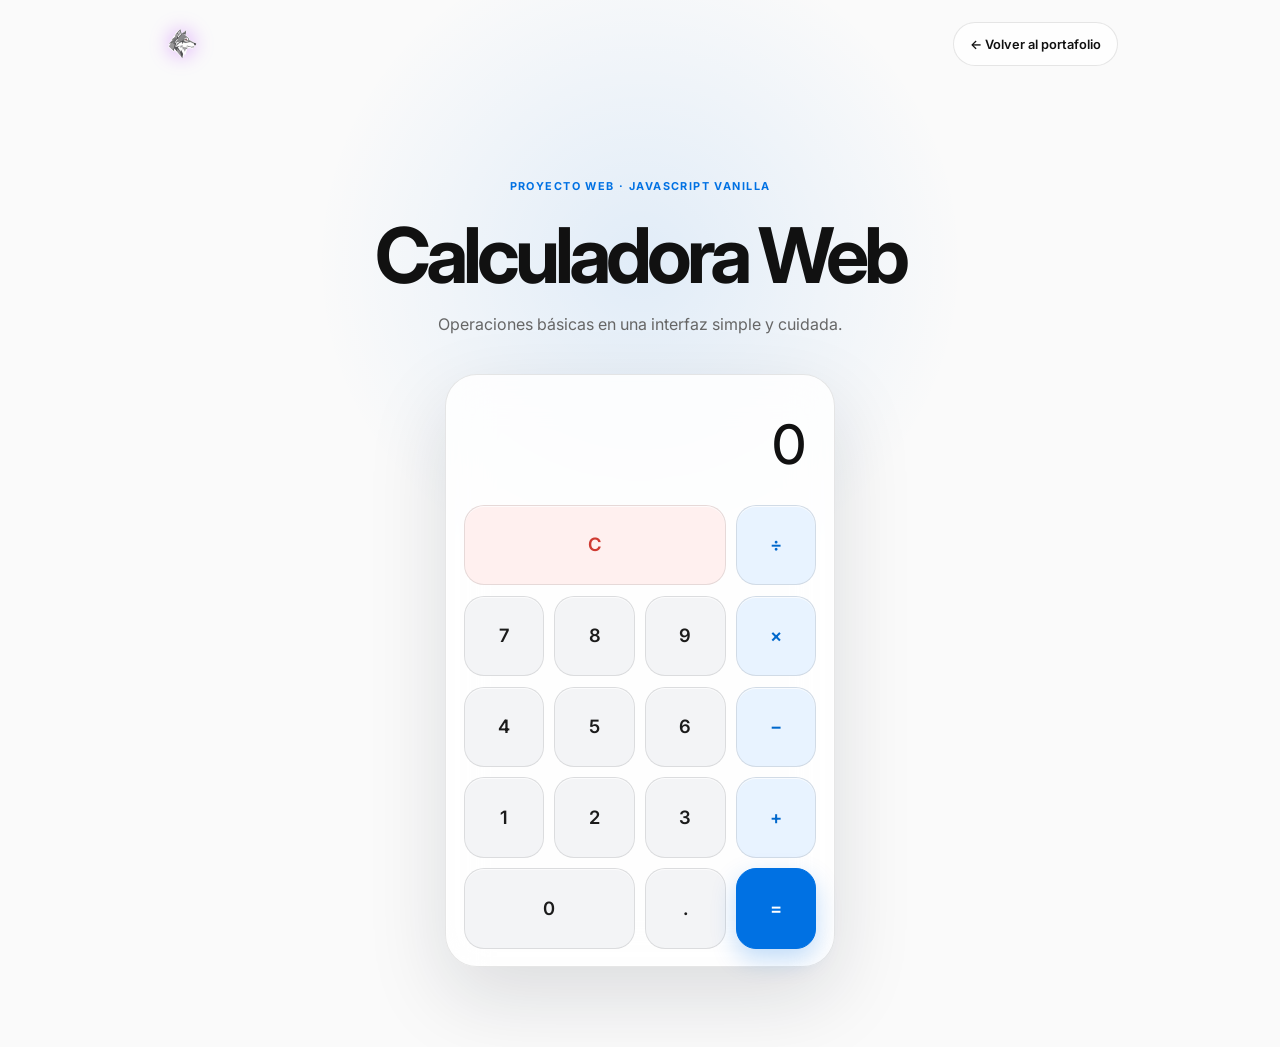
==== calculator.html @ 48cc70f5 "Initial portfolio" ====
<!doctype html>
<html lang="es" data-theme="light">
<head>
  <meta charset="utf-8">
  <meta name="viewport" content="width=device-width, initial-scale=1">
  <meta name="description" content="Calculadora web simple creada por Pablo Bernal con Bootstrap y JavaScript.">
  <title>Calculadora Web — Pablo Bernal</title>
  <link rel="preconnect" href="https://fonts.googleapis.com">
  <link rel="preconnect" href="https://fonts.gstatic.com" crossorigin>
  <link href="https://fonts.googleapis.com/css2?family=Inter:wght@400;500;600;700&display=swap" rel="stylesheet">
  <link href="https://cdn.jsdelivr.net/npm/bootstrap@5.3.3/dist/css/bootstrap.min.css" rel="stylesheet">
  <link rel="icon" href="assets/favicon.svg" type="image/svg+xml">
  <link rel="stylesheet" href="css/variables.css">
  <link rel="stylesheet" href="css/calculator.css">
</head>
<body>
  <nav class="navbar calculator-nav" aria-label="Navegación de la calculadora">
    <div class="container">
      <a class="navbar-brand" href="index.html">
         <img src="assets/wolfminimalism.png" alt="Pablo" class="calc-navbar-logo">
      </a>
      <a class="btn back-button" href="index.html#projects" aria-label="Volver a los proyectos"><span aria-hidden="true">←</span> Volver al portafolio</a>
    </div>
  </nav>

  <main class="calculator-page">
    <div class="container">
      <div class="calculator-heading text-center">
        <p class="calculator-eyebrow">Proyecto web · JavaScript vanilla</p>
        <h1>Calculadora Web</h1>
        <p>Operaciones básicas en una interfaz simple y cuidada.</p>
      </div>

      <section class="calculator-card mx-auto" aria-label="Calculadora">
        <div class="calculator-display" id="display" role="status" aria-live="polite">0</div>
        <div class="calculator-grid">
          <button class="calc-button clear-button" type="button" data-action="clear">C</button>
          <button class="calc-button operation-button" type="button" data-value="/" aria-label="Dividir">÷</button>

          <button class="calc-button" type="button" data-value="7">7</button>
          <button class="calc-button" type="button" data-value="8">8</button>
          <button class="calc-button" type="button" data-value="9">9</button>
          <button class="calc-button operation-button" type="button" data-value="*" aria-label="Multiplicar">×</button>

          <button class="calc-button" type="button" data-value="4">4</button>
          <button class="calc-button" type="button" data-value="5">5</button>
          <button class="calc-button" type="button" data-value="6">6</button>
          <button class="calc-button operation-button" type="button" data-value="-" aria-label="Restar">−</button>

          <button class="calc-button" type="button" data-value="1">1</button>
          <button class="calc-button" type="button" data-value="2">2</button>
          <button class="calc-button" type="button" data-value="3">3</button>
          <button class="calc-button operation-button" type="button" data-value="+" aria-label="Sumar">+</button>

          <button class="calc-button zero-button" type="button" data-value="0">0</button>
          <button class="calc-button" type="button" data-value=".">.</button>
          <button class="calc-button equal-button" type="button" data-action="calculate" aria-label="Calcular resultado">=</button>
        </div>
      </section>


    </div>
  </main>

  <script src="js/calculator.js"></script>
</body>
</html>
---- css/variables.css ----
:root {
    --bg: #fafafa;
    --surface: #fff;
    --surface-2: #f3f3f5;
    --text: #111;
    --muted: #666;
    --line: rgba(17, 17, 17, .1);
    --accent: #0071e3;
    --accent-rgb: 0, 113, 227;
    --accent-soft: #e8f3ff;
    --nav: rgba(250, 250, 250, .72);
    --shadow: 0 20px 60px rgba(17, 24, 39, .08);
    --shadow-sm: 0 10px 30px rgba(17, 24, 39, .07);
    --radius-xl: 32px;
    --radius-lg: 24px;
    --radius-md: 16px;
    --ease: cubic-bezier(.22, 1, .36, 1);
    --section-space: clamp(6rem, 10vw, 10rem)
}

[data-theme="dark"] {
    --bg: #0d1117;
    --surface: #161b22;
    --surface-2: #1c222b;
    --text: #f5f5f5;
    --muted: #9aa4b2;
    --line: rgba(255, 255, 255, .1);
    --accent: #4ea1ff;
    --accent-rgb: 78, 161, 255;
    --accent-soft: #15263a;
    --nav: rgba(13, 17, 23, .72);
    --shadow: 0 24px 70px rgba(0, 0, 0, .28);
    --shadow-sm: 0 12px 34px rgba(0, 0, 0, .24)
}
---- css/calculator.css ----
* {
    box-sizing: border-box
}

html,
body {
    min-height: 100%
}

body {
    margin: 0;
    background: var(--bg);
    color: var(--text);
    font-family: Inter, system-ui, sans-serif;
    -webkit-font-smoothing: antialiased;
    background-image: radial-gradient(circle at 50% 25%, rgba(var(--accent-rgb), .1), transparent 32%)
}

a {
    text-decoration: none
}
.calc-navbar-logo {
    width: 40px;
    height: 40px;
    object-fit: contain;
    transition: transform .25s ease, filter .25s ease;
    filter: drop-shadow(0 0 10px rgba(162, 0, 255, .35));
}

.calc-navbar-logo:hover {
    transform: scale(1.08);
    filter: drop-shadow(0 0 16px rgba(162, 0, 255, .6));
}
.calculator-nav {
    padding: 1.2rem 0
}

.calculator-nav .container {
    max-width: 980px
}

.navbar-brand {
    font-weight: 800;
    letter-spacing: -.07em;
    color: var(--text);
    font-size: 1.25rem
}

.navbar-brand span {
    color: var(--accent)
}

.back-button {
    border: 1px solid var(--line);
    border-radius: 999px;
    background: rgba(255, 255, 255, .72);
    color: var(--text);
    font-weight: 600;
    font-size: .8rem;
    padding: .7rem 1rem;
    backdrop-filter: blur(16px);
    transition: .25s
}

.back-button:hover {
    border-color: rgba(var(--accent-rgb), .3);
    background: var(--surface);
    color: var(--text);
    transform: translateY(-2px)
}

.calculator-page {
    padding: clamp(3rem, 7vw, 6rem) 0 5rem
}

.calculator-heading {
    margin-bottom: 2.4rem
}

.calculator-eyebrow {
    text-transform: uppercase;
    letter-spacing: .13em;
    color: var(--accent) !important;
    font-weight: 700;
    font-size: .68rem
}

.calculator-heading h1 {
    font-size: clamp(2.7rem, 7vw, 4.8rem);
    font-weight: 700;
    letter-spacing: -.065em;
    margin: .6rem 0
}

.calculator-heading>p:last-child {
    color: var(--muted)
}

.calculator-card {
    width: min(100%, 390px);
    padding: 1.1rem;
    border: 1px solid var(--line);
    border-radius: 32px;
    background: rgba(255, 255, 255, .82);
    box-shadow: 0 30px 80px rgba(17, 24, 39, .13);
    backdrop-filter: blur(22px)
}

.calculator-display {
    height: 112px;
    display: flex;
    justify-content: flex-end;
    align-items: flex-end;
    padding: 1rem .8rem 1.2rem;
    overflow: hidden;
    color: var(--text);
    font-size: clamp(2.3rem, 9vw, 3.4rem);
    font-weight: 500;
    letter-spacing: -.05em;
    white-space: nowrap
}

.calculator-grid {
    display: grid;
    grid-template-columns: repeat(4, 1fr);
    gap: .65rem
}

.calc-button {
    aspect-ratio: 1;
    border: 1px solid var(--line);
    border-radius: 20px;
    background: #f3f4f6;
    color: #1b1b1b;
    font-size: 1.15rem;
    font-weight: 600;
    box-shadow: 0 1px 0 rgba(255, 255, 255, .7) inset;
    transition: transform .15s, background .2s, box-shadow .2s
}

.calc-button:hover {
    background: #e9ebee;
    box-shadow: 0 8px 18px rgba(17, 24, 39, .08)
}

.calc-button:active {
    transform: scale(.94)
}

.operation-button {
    background: #e8f3ff;
    color: #0068cc
}

.operation-button:hover {
    background: #d9ebff
}

.clear-button {
    grid-column: span 2;
    aspect-ratio: auto;
    background: #fff0ef;
    color: #cf3b32
}

.clear-button:hover {
    background: #ffe4e1
}

.equal-button {
    background: var(--accent);
    color: #fff;
    border-color: var(--accent);
    box-shadow: 0 10px 24px rgba(var(--accent-rgb), .25)
}

.equal-button:hover {
    background: var(--accent);
    color: #fff;
    box-shadow: 0 14px 30px rgba(var(--accent-rgb), .34)
}

.tall-operation {
    grid-row: span 2;
    aspect-ratio: auto
}

.tall-equal {
    grid-row: span 2;
    aspect-ratio: auto
}

.zero-button {
    grid-column: span 2;
    aspect-ratio: auto
}

.keyboard-note {
    color: var(--muted);
    font-size: .72rem;
    margin-top: 1.3rem
}

@media(max-width:575.98px) {
    .calculator-nav {
        padding: 1rem .15rem
    }

    .back-button {
        font-size: .72rem
    }

    .calculator-page {
        padding-top: 2rem
    }

    .calculator-card {
        border-radius: 27px
    }

    .calc-button {
        border-radius: 17px
    }
}

.clear-button {
    grid-column: span 3
}
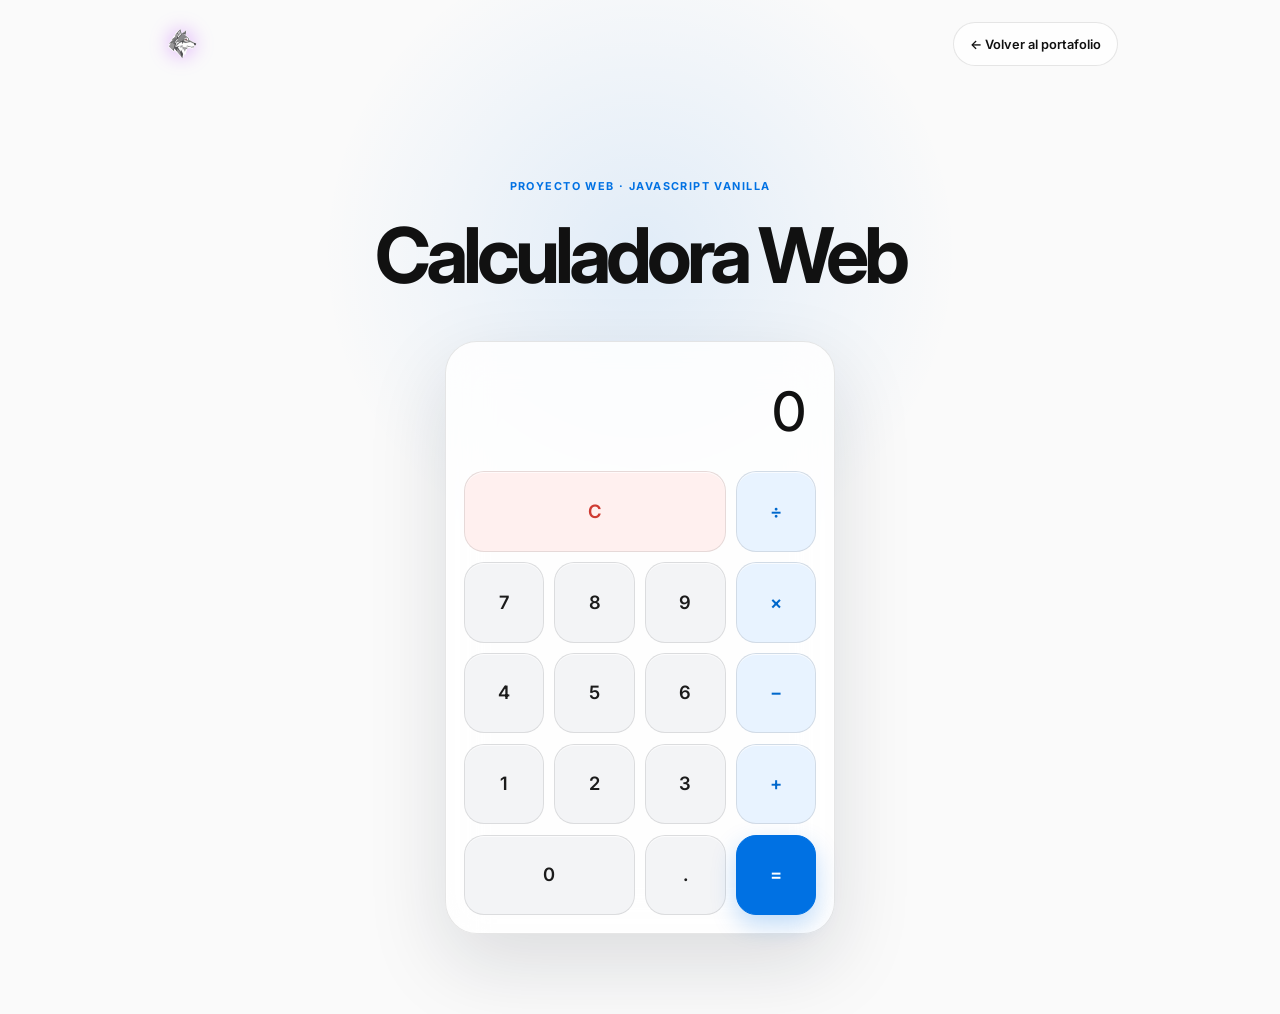
==== commit e1e35f52: "Some bug fixes" ====
--- a/calculator.html
+++ b/calculator.html
@@ -9,7 +9,7 @@
   <link rel="preconnect" href="https://fonts.gstatic.com" crossorigin>
   <link href="https://fonts.googleapis.com/css2?family=Inter:wght@400;500;600;700&display=swap" rel="stylesheet">
   <link href="https://cdn.jsdelivr.net/npm/bootstrap@5.3.3/dist/css/bootstrap.min.css" rel="stylesheet">
-  <link rel="icon" href="assets/favicon.svg" type="image/svg+xml">
+  <link rel="icon" href="assets/wolfminimalism.png" type="image/svg+xml">
   <link rel="stylesheet" href="css/variables.css">
   <link rel="stylesheet" href="css/calculator.css">
 </head>
@@ -28,7 +28,6 @@
       <div class="calculator-heading text-center">
         <p class="calculator-eyebrow">Proyecto web · JavaScript vanilla</p>
         <h1>Calculadora Web</h1>
-        <p>Operaciones básicas en una interfaz simple y cuidada.</p>
       </div>
 
       <section class="calculator-card mx-auto" aria-label="Calculadora">
--- a/css/variables.css
+++ b/css/variables.css
@@ -1,9 +1,9 @@
 :root {
     --bg: #fafafa;
-    --surface: #fff;
+    --surface: #f3f0f0;
     --surface-2: #f3f3f5;
     --text: #111;
-    --muted: #666;
+    --muted: #000000;
     --line: rgba(17, 17, 17, .1);
     --accent: #0071e3;
     --accent-rgb: 0, 113, 227;
@@ -23,7 +23,7 @@
     --surface: #161b22;
     --surface-2: #1c222b;
     --text: #f5f5f5;
-    --muted: #9aa4b2;
+    --muted: #ffffff;
     --line: rgba(255, 255, 255, .1);
     --accent: #4ea1ff;
     --accent-rgb: 78, 161, 255;
